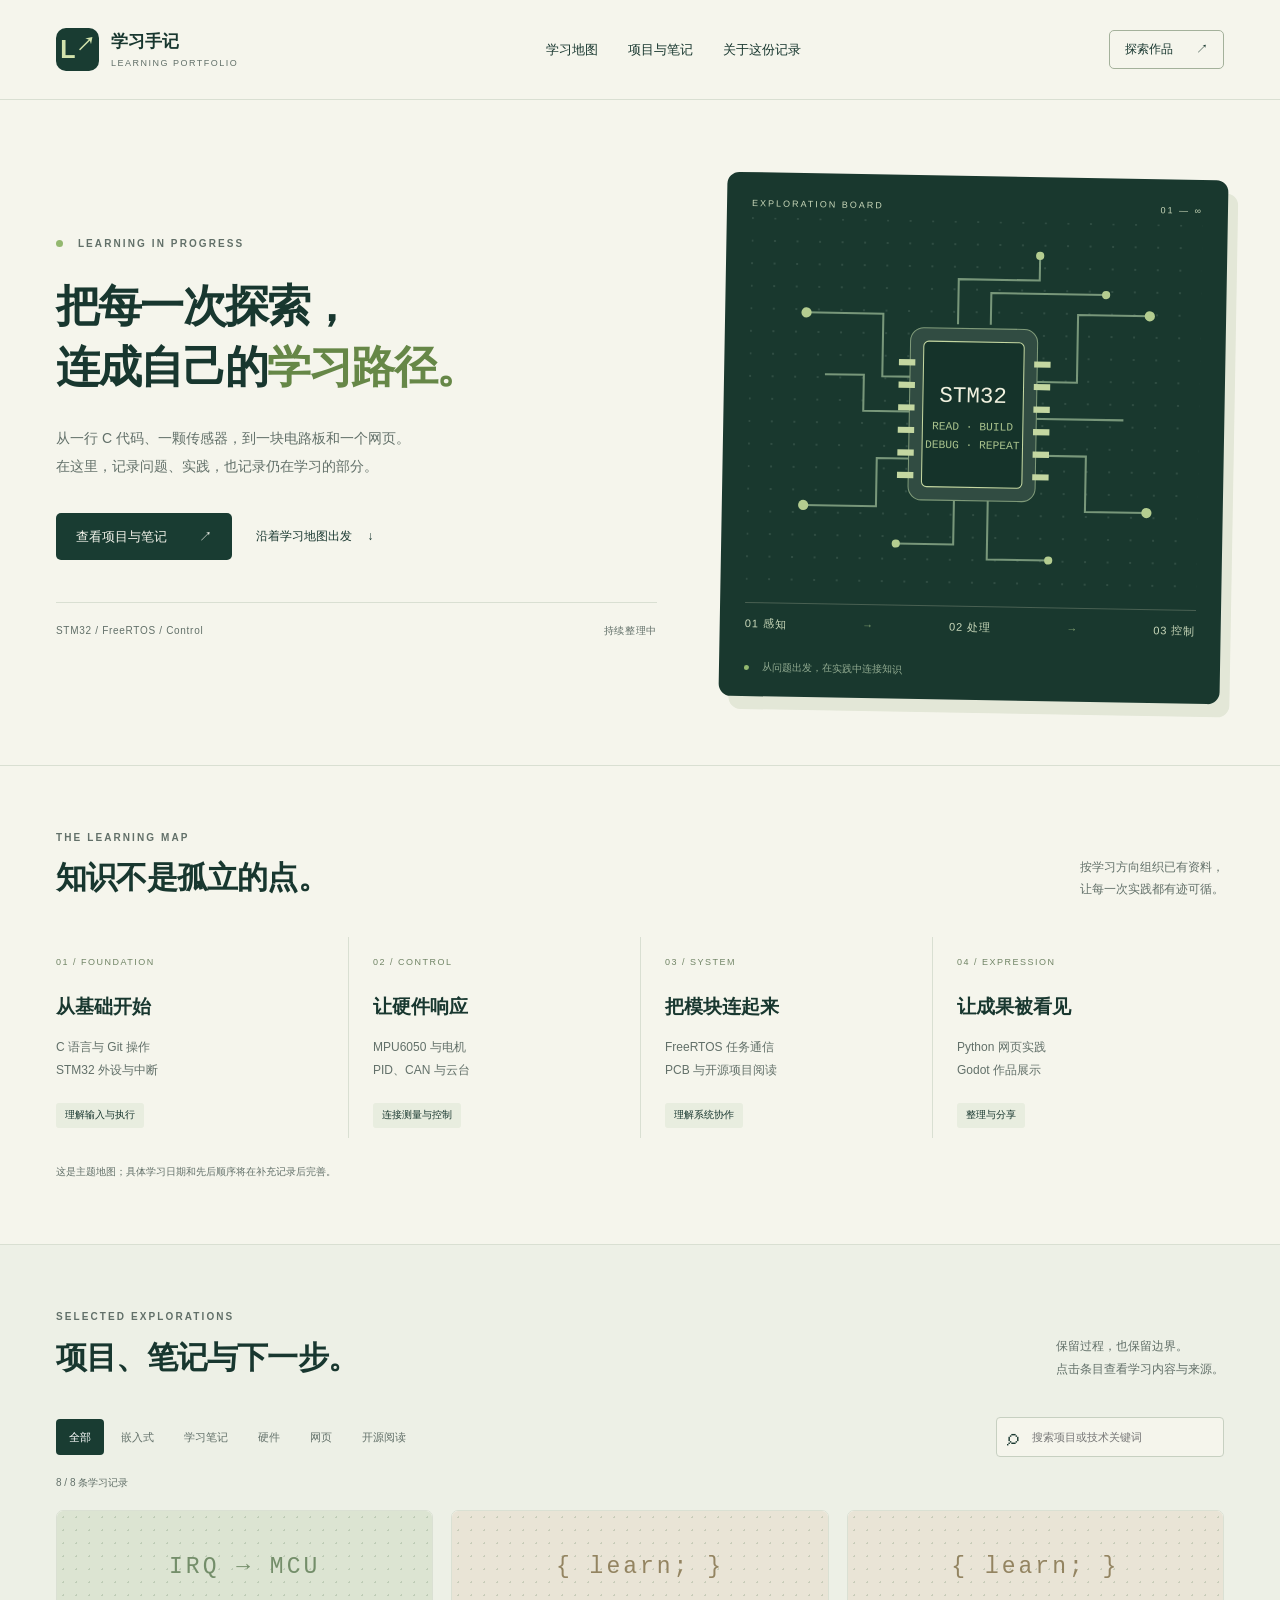
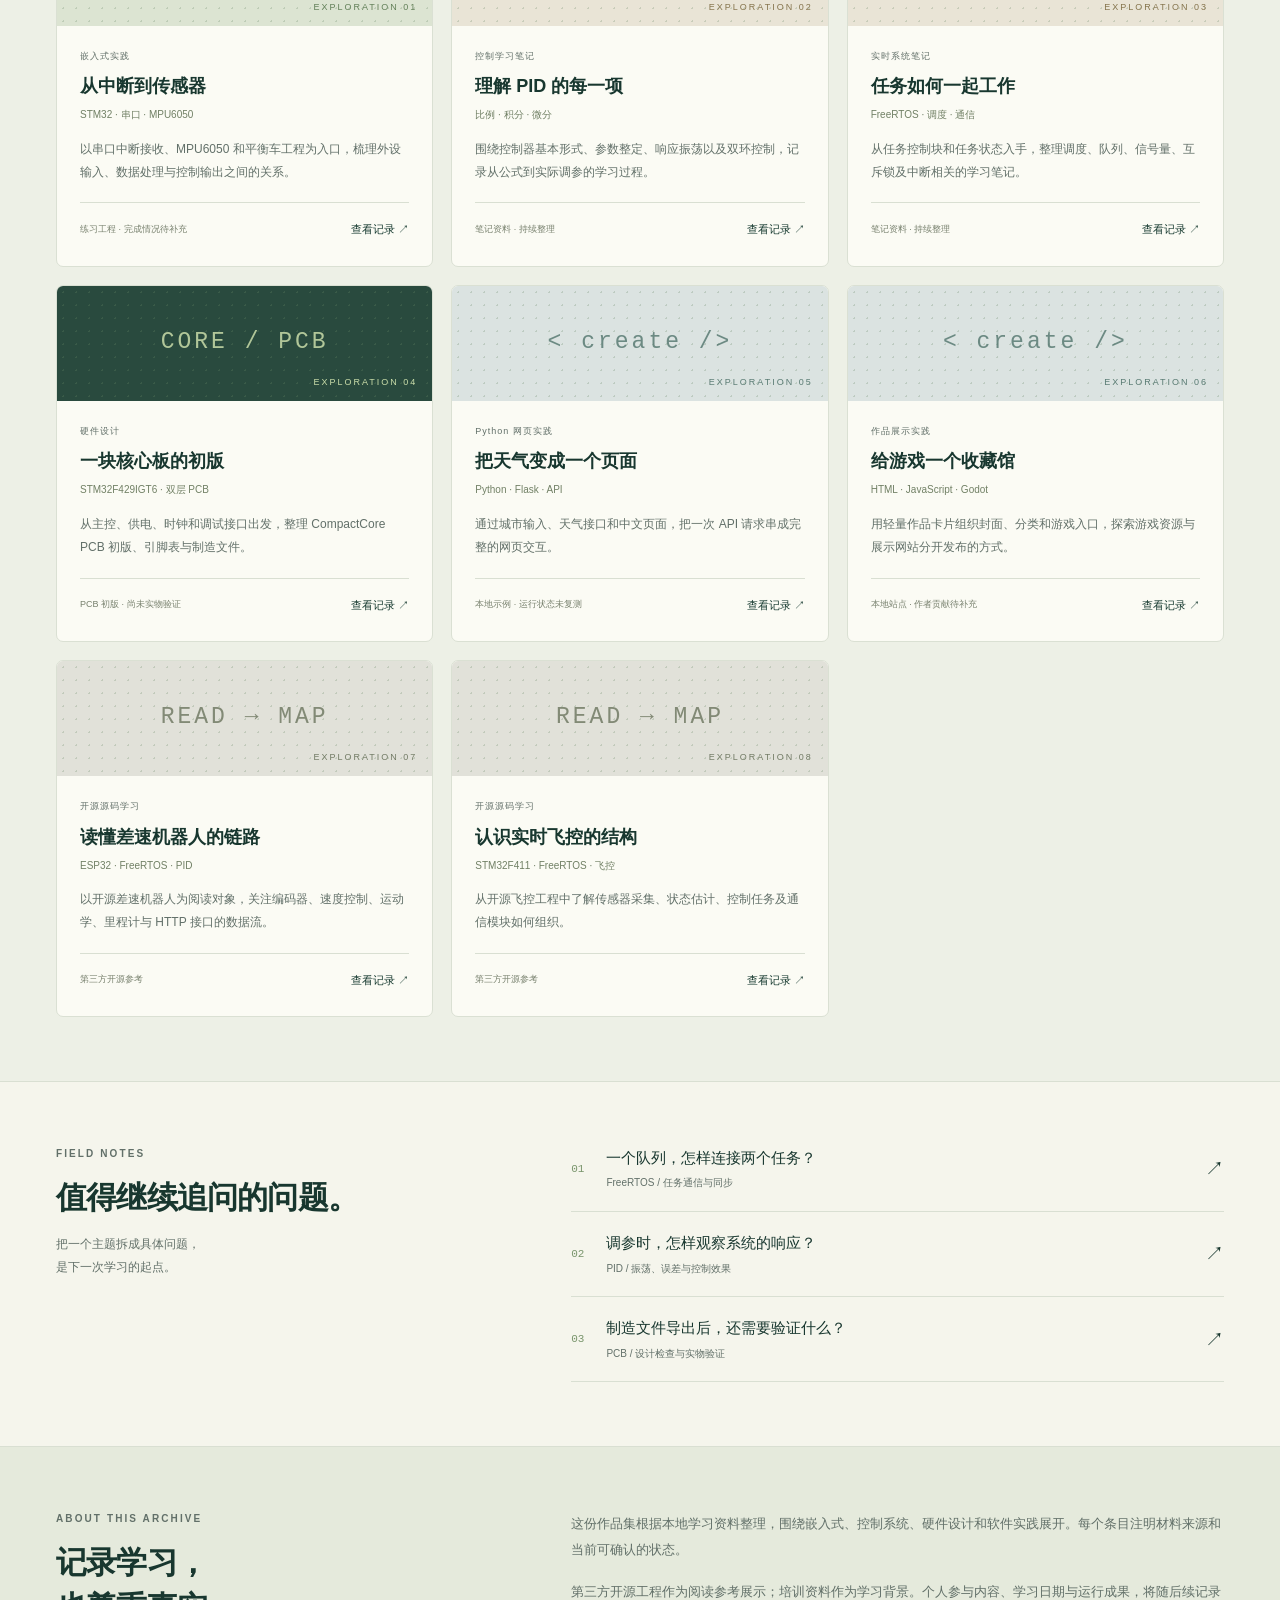
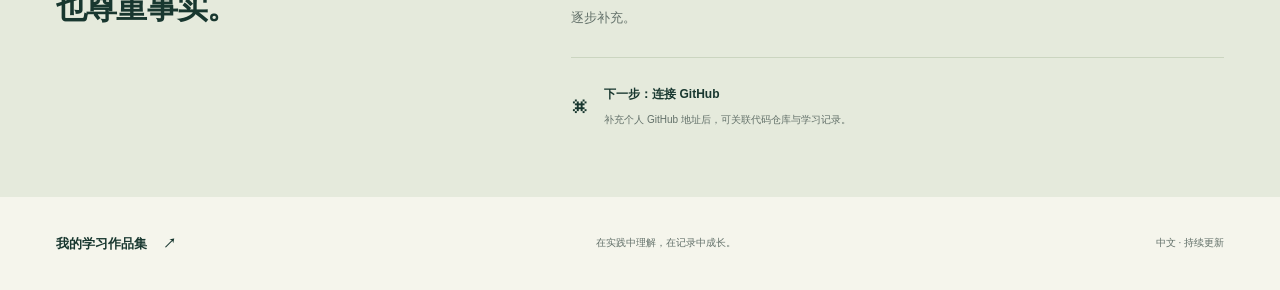
==== index.html @ 1d1ed2d1 "Add personal learning portfolio website" ====
<!doctype html>
<html lang="zh-CN"><head><meta charset="utf-8"><meta name="viewport" content="width=device-width,initial-scale=1"><meta name="description" content="一份围绕 STM32、FreeRTOS、控制系统、硬件与网页实践整理的个人学习作品集。"><meta name="theme-color" content="#102a26"><title>我的学习作品集｜Learning in progress</title><link rel="icon" href="favicon.svg" type="image/svg+xml"><link rel="stylesheet" href="style.css"><script defer src="projects.js"></script><script defer src="app.js"></script></head>
<body><a class="skip" href="#main">跳到主要内容</a><header><a class="brand" href="#"><span class="brand-mark">L<span>↗</span></span><span>学习手记<small>LEARNING PORTFOLIO</small></span></a><nav aria-label="主导航"><a href="#journey">学习地图</a><a href="#projects">项目与笔记</a><a href="#about">关于这份记录</a></nav><a class="nav-cta" href="#projects">探索作品 <span>↗</span></a></header>
<main id="main"><section class="hero"><div class="hero-copy"><p class="eyebrow"><span class="dot"></span> LEARNING IN PROGRESS</p><h1>把每一次探索，<br>连成自己的<span>学习路径。</span></h1><p class="hero-intro">从一行 C 代码、一颗传感器，到一块电路板和一个网页。<br>在这里，记录问题、实践，也记录仍在学习的部分。</p><div class="hero-actions"><a class="button primary" href="#projects">查看项目与笔记 <span>↗</span></a><a class="text-link" href="#journey">沿着学习地图出发 <span>↓</span></a></div><div class="hero-foot"><span>STM32 / FreeRTOS / Control</span><span>持续整理中</span></div></div>
<div class="hero-visual" aria-label="从感知到控制的学习链路示意"><div class="visual-top"><span>EXPLORATION BOARD</span><span>01 — ∞</span></div><svg class="board" viewBox="0 0 440 370" role="img" aria-label="传感器、微控制器与控制输出之间的连接示意"><defs><pattern id="grid" width="22" height="22" patternUnits="userSpaceOnUse"><circle cx="1" cy="1" r="1" fill="#526e61" opacity=".5"/></pattern></defs><rect width="440" height="370" fill="url(#grid)"/><g fill="none" stroke="#78977a" stroke-width="2"><path d="M55 92H130V153H168M55 280H126V233H168M272 156H320V90H390M272 228H330V282H390"/><path d="M203 101V57H282V33M235 101V70H347M202 271V316H146M235 271V330H295"/><path d="M74 152H112V187H168M272 192H366"/></g><g fill="#b4cd90"><circle cx="55" cy="92" r="5"/><circle cx="55" cy="280" r="5"/><circle cx="390" cy="90" r="5"/><circle cx="390" cy="282" r="5"/><circle cx="282" cy="33" r="4"/><circle cx="347" cy="70" r="4"/><circle cx="146" cy="316" r="4"/><circle cx="295" cy="330" r="4"/></g><rect x="157" y="105" width="124" height="168" rx="13" fill="#314c42" stroke="#7f9a79"/><rect x="170" y="118" width="98" height="142" rx="5" fill="#15332a" stroke="#c4d7a1"/><g fill="#c4d7a1"><path d="M146 136h16v6h-16zm0 22h16v6h-16zm0 22h16v6h-16zm0 22h16v6h-16zm0 22h16v6h-16zm0 22h16v6h-16zm132-110h16v6h-16zm0 22h16v6h-16zm0 22h16v6h-16zm0 22h16v6h-16zm0 22h16v6h-16zm0 22h16v6h-16z"/></g><text x="219" y="177" fill="#f0f1df" text-anchor="middle" font-size="22" font-family="monospace">STM32</text><text x="219" y="204" fill="#a9c28d" text-anchor="middle" font-size="11" font-family="monospace">READ · BUILD</text><text x="219" y="222" fill="#a9c28d" text-anchor="middle" font-size="11" font-family="monospace">DEBUG · REPEAT</text></svg><div class="board-caption"><span>01 感知</span><i>→</i><span>02 处理</span><i>→</i><span>03 控制</span></div><div class="visual-note"><span class="dot"></span> 从问题出发，在实践中连接知识</div></div></section>
<section class="journey section" id="journey"><div class="section-heading"><div><p class="eyebrow">THE LEARNING MAP</p><h2>知识不是孤立的点。</h2></div><p>按学习方向组织已有资料，<br>让每一次实践都有迹可循。</p></div><div class="map"><article><span class="step">01 / FOUNDATION</span><h3>从基础开始</h3><p>C 语言与 Git 操作<br>STM32 外设与中断</p><span class="map-tag">理解输入与执行</span></article><article><span class="step">02 / CONTROL</span><h3>让硬件响应</h3><p>MPU6050 与电机<br>PID、CAN 与云台</p><span class="map-tag">连接测量与控制</span></article><article><span class="step">03 / SYSTEM</span><h3>把模块连起来</h3><p>FreeRTOS 任务通信<br>PCB 与开源项目阅读</p><span class="map-tag">理解系统协作</span></article><article><span class="step">04 / EXPRESSION</span><h3>让成果被看见</h3><p>Python 网页实践<br>Godot 作品展示</p><span class="map-tag">整理与分享</span></article></div><p class="map-note">这是主题地图；具体学习日期和先后顺序将在补充记录后完善。</p></section>
<section class="projects section" id="projects"><div class="section-heading"><div><p class="eyebrow">SELECTED EXPLORATIONS</p><h2>项目、笔记与下一步。</h2></div><p>保留过程，也保留边界。<br>点击条目查看学习内容与来源。</p></div><div class="project-toolbar"><div class="filters" role="group" aria-label="按学习方向筛选"><button data-filter="all" aria-pressed="true">全部</button><button data-filter="embedded" aria-pressed="false">嵌入式</button><button data-filter="notes" aria-pressed="false">学习笔记</button><button data-filter="hardware" aria-pressed="false">硬件</button><button data-filter="web" aria-pressed="false">网页</button><button data-filter="reference" aria-pressed="false">开源阅读</button></div><label class="search"><span aria-hidden="true">⌕</span><input id="search" type="search" placeholder="搜索项目或技术关键词" aria-label="搜索项目或技术关键词"></label></div><p id="result-count" class="result-count" aria-live="polite"></p><div id="project-grid" class="project-grid"></div><p id="empty" class="empty" hidden>没有找到匹配的条目。试试其他关键词，或选择“全部”。</p><noscript><p>启用 JavaScript 后可浏览项目与筛选功能。本作品集包含 STM32、PID、FreeRTOS、PCB、Flask、Godot 与开源源码学习资料。</p></noscript></section>
<section class="notebook section"><div class="notebook-title"><p class="eyebrow">FIELD NOTES</p><h2>值得继续追问的问题。</h2><p>把一个主题拆成具体问题，<br>是下一次学习的起点。</p></div><div class="questions"><a href="#projects" data-topic="FreeRTOS"><span>01</span><div><h3>一个队列，怎样连接两个任务？</h3><p>FreeRTOS / 任务通信与同步</p></div><span>↗</span></a><a href="#projects" data-topic="PID"><span>02</span><div><h3>调参时，怎样观察系统的响应？</h3><p>PID / 振荡、误差与控制效果</p></div><span>↗</span></a><a href="#projects" data-topic="PCB"><span>03</span><div><h3>制造文件导出后，还需要验证什么？</h3><p>PCB / 设计检查与实物验证</p></div><span>↗</span></a></div></section>
<section class="about section" id="about"><div><p class="eyebrow">ABOUT THIS ARCHIVE</p><h2>记录学习，<br>也尊重事实。</h2></div><div class="about-copy"><p>这份作品集根据本地学习资料整理，围绕嵌入式、控制系统、硬件设计和软件实践展开。每个条目注明材料来源和当前可确认的状态。</p><p>第三方开源工程作为阅读参考展示；培训资料作为学习背景。个人参与内容、学习日期与运行成果，将随后续记录逐步补充。</p><div class="github-box"><span class="github-symbol" aria-hidden="true">⌘</span><div><strong>下一步：连接 GitHub</strong><p>补充个人 GitHub 地址后，可关联代码仓库与学习记录。</p></div></div></div></section></main>
<footer><a class="footer-brand" href="#">我的学习作品集 <span>↗</span></a><p>在实践中理解，在记录中成长。</p><span>中文 · 持续更新</span></footer>
<dialog id="project-dialog" aria-labelledby="dialog-title"><div class="dialog-top"><span id="dialog-label" class="eyebrow"></span><button id="close-dialog" aria-label="关闭详情">×</button></div><h2 id="dialog-title"></h2><p id="dialog-subtitle"></p><p id="dialog-description"></p><h3>学习主题</h3><ul id="dialog-topics"></ul><div class="detail-note"><strong id="dialog-status"></strong><p id="dialog-detail"></p></div><dl><dt>材料来源</dt><dd id="dialog-origin"></dd><dt>对应资料目录</dt><dd id="dialog-evidence"></dd></dl><a id="dialog-source" class="button primary" target="_blank" rel="noopener noreferrer" hidden>查看原作者仓库 ↗</a></dialog></body></html>
---- style.css ----
:root{--ink:#18372f;--muted:#627069;--paper:#f5f5ec;--line:#d9dfd2;--green:#193c32;--lime:#d2e3ad}*{box-sizing:border-box}html{scroll-behavior:smooth;scroll-padding-top:24px}body{margin:0;background:var(--paper);color:var(--ink);font-family:Inter,'Segoe UI','Microsoft YaHei',sans-serif;line-height:1.65}a{color:inherit;text-decoration:none}button,input{font:inherit}button,a,input{ -webkit-tap-highlight-color:transparent}button{cursor:pointer}a:focus-visible,button:focus-visible,input:focus-visible{outline:3px solid #659760;outline-offset:4px}::selection{background:var(--lime)}.skip{position:fixed;top:-100px;left:16px;z-index:9;padding:12px;background:white}.skip:focus{top:12px}header,main,footer{max-width:1360px;margin:auto}header{display:flex;align-items:center;justify-content:space-between;padding:28px 56px;border-bottom:1px solid var(--line);gap:30px}.brand{display:flex;align-items:center;gap:12px;font-size:17px;font-weight:700}.brand-mark{background:var(--green);color:var(--lime);width:43px;height:43px;border-radius:10px;display:flex;align-items:center;justify-content:center;font-size:25px}.brand-mark span{font-size:19px;margin-top:-10px}small{display:block;font-size:9px;letter-spacing:1.5px;font-weight:500;color:var(--muted)}nav{display:flex;gap:30px;font-size:13px}nav a:hover,.text-link:hover{color:#568143}.nav-cta{font-size:12px;border:1px solid #a4b19b;padding:9px 15px;border-radius:5px}.nav-cta span{padding-left:20px}.hero{display:grid;grid-template-columns:1.2fr 1fr;gap:66px;padding:76px 56px 65px;align-items:center}.eyebrow{font-size:10px;font-weight:650;letter-spacing:2.1px;margin:0 0 24px;color:var(--muted)}.dot{display:inline-block;width:7px;height:7px;background:#93b86f;border-radius:50%;margin-right:10px}.hero h1{font-size:clamp(32px,3.4vw,49px);line-height:1.4;letter-spacing:-1.8px;margin:0 0 26px;font-weight:650}.hero h1 span{color:#668747}.hero-intro{font-size:14px;color:var(--muted);line-height:2}.hero-actions{display:flex;align-items:center;gap:24px;margin-top:33px}.button{display:inline-flex;justify-content:center;align-items:center;gap:32px;border-radius:5px;padding:13px 20px;font-size:13px;border:0}.primary{background:var(--green);color:var(--paper)}.primary:hover{background:#2c5546}.text-link{font-size:12px}.text-link span{margin-left:12px}.hero-foot{border-top:1px solid var(--line);padding-top:20px;margin-top:42px;display:flex;justify-content:space-between;font-size:10px;color:var(--muted);letter-spacing:.7px}.hero-visual{background:#19382e;border-radius:12px;color:#c8d7b9;padding:24px 25px 20px;transform:rotate(1deg);box-shadow:10px 13px 0 #e3e7d7}.visual-top{display:flex;justify-content:space-between;font-size:9px;letter-spacing:2px}.board{width:100%;display:block;margin:6px 0}.board-caption{display:flex;align-items:center;justify-content:space-between;font-size:11px;letter-spacing:1px;padding:11px 0;border-top:1px solid #496052}.board-caption i{font-style:normal;color:#819f70}.visual-note{font-size:10px;color:#92ab91;padding-top:16px}.visual-note .dot{width:5px;height:5px}.section{padding:64px 56px;border-top:1px solid var(--line);scroll-margin-top:20px}.section-heading{display:flex;align-items:end;justify-content:space-between;gap:25px;margin-bottom:36px}.section-heading .eyebrow{margin-bottom:10px}h2{font-size:31px;letter-spacing:-.8px;line-height:1.45;margin:0;font-weight:600}.section-heading>p{font-size:12px;color:var(--muted);margin:0;line-height:1.9}.map{display:grid;grid-template-columns:repeat(4,1fr);gap:0}.map article{padding:10px 24px;border-left:1px solid var(--line)}.map article:first-child{padding-left:0;border-left:0}.step{font-size:9px;letter-spacing:1.5px;color:#718566}.map h3{font-size:19px;margin:18px 0 13px;font-weight:600}.map p{font-size:12px;color:var(--muted);line-height:1.9}.map-tag{font-size:10px;display:inline-block;padding:4px 9px;background:#e8eddf;border-radius:3px;margin-top:10px}.map-note{font-size:10px;color:var(--muted);margin:26px 0 0}.projects{background:#edf0e6}.project-toolbar{display:flex;justify-content:space-between;align-items:center;gap:20px}.filters{display:flex;gap:4px;flex-wrap:wrap}.filters button{font-size:11px;border:0;background:transparent;color:var(--muted);padding:9px 13px;border-radius:4px}.filters button[aria-pressed=true]{color:white;background:var(--green)}.filters button:hover{background:#dfe6d5}.filters button[aria-pressed=true]:hover{background:#2c5546}.search{display:flex;align-items:center;gap:9px;border:1px solid #c7d0c1;border-radius:4px;background:var(--paper);padding:6px 10px}.search>span{font-size:23px;line-height:1}.search input{width:185px;background:transparent;border:0;font-size:11px;padding:4px;color:var(--ink);min-width:0}.result-count{font-size:10px;color:var(--muted);margin:18px 0}.project-grid{display:grid;grid-template-columns:repeat(3,1fr);gap:18px}.project-card{display:flex;flex-direction:column;background:#fbfbf4;border:1px solid #dae0d3;border-radius:7px;overflow:hidden;transition:transform .2s,box-shadow .2s}.project-card:hover{transform:translateY(-4px);box-shadow:0 9px 24px #26392912}.card-art{height:115px;position:relative;display:flex;align-items:center;justify-content:center;background:#dce4d2;color:#638059;overflow:hidden}.card-art::before{content:'';position:absolute;inset:0;background-image:radial-gradient(#69886542 1px,transparent 1px);background-size:13px 13px}.card-art .art-code{position:relative;font-family:Consolas,monospace;letter-spacing:3px;font-size:23px;opacity:.85}.card-art .art-number{position:absolute;bottom:11px;right:15px;font-size:9px;letter-spacing:2px}.art-notes{background:#e9e4d6;color:#85744d}.art-hardware{background:#294a3e;color:#c9dca9}.art-web{background:#dbe3e1;color:#597b73}.art-reference{background:#e1e1d9;color:#727b65}.card-content{padding:23px;flex:1;display:flex;flex-direction:column}.card-label{font-size:9px;letter-spacing:1px;color:var(--muted);margin:0 0 10px}.card-content h3{font-size:18px;line-height:1.5;margin:0 0 7px;font-weight:600}.card-subtitle{font-size:10px;color:#718065;margin:0 0 14px}.card-description{font-size:12px;color:var(--muted);margin:0 0 19px;line-height:1.9;flex:1}.card-bottom{border-top:1px solid var(--line);padding-top:13px;display:flex;align-items:center;justify-content:space-between;gap:8px}.card-status{font-size:9px;color:#78816e}.card-button{border:0;color:var(--green);background:transparent;padding:4px 0;font-size:11px;white-space:nowrap}.card-button:hover{text-decoration:underline}.empty{padding:45px;text-align:center;color:var(--muted);font-size:13px}.notebook{display:grid;grid-template-columns:.8fr 1.2fr;gap:80px}.notebook-title .eyebrow{margin-bottom:14px}.notebook-title>p:last-child{color:var(--muted);font-size:12px;line-height:1.9}.questions a{display:flex;align-items:center;gap:22px;padding:19px 0;border-bottom:1px solid var(--line)}.questions a:first-child{padding-top:0}.questions a>span:first-child{font-family:Consolas,monospace;font-size:11px;color:#79956c}.questions a>span:last-child{margin-left:auto;font-size:19px}.questions h3{font-size:15px;font-weight:500;margin:0 0 5px}.questions p{font-size:10px;color:var(--muted);margin:0}.questions a:hover h3{color:#68854d}.about{display:grid;grid-template-columns:.8fr 1.2fr;gap:80px;background:#e5eadc}.about .eyebrow{margin-bottom:13px}.about-copy>p{font-size:13px;color:var(--muted);line-height:2;margin:0 0 16px}.github-box{display:flex;gap:17px;align-items:center;border-top:1px solid #cbd5c0;padding-top:22px;margin-top:26px}.github-symbol{font-size:31px;font-family:monospace}.github-box strong{font-size:12px;font-weight:600}.github-box p{font-size:10px;margin:5px 0;color:var(--muted)}footer{display:flex;justify-content:space-between;align-items:center;padding:28px 56px;gap:20px}.footer-brand{font-size:13px;font-weight:600}.footer-brand span{margin-left:12px}footer p,footer>span{font-size:10px;color:var(--muted)}dialog{max-width:620px;width:calc(100% - 32px);max-height:88vh;background:var(--paper);color:var(--ink);border:1px solid var(--line);border-radius:12px;padding:30px;box-shadow:0 24px 80px #0003}dialog::backdrop{background:#0c231cb3;backdrop-filter:blur(4px)}.dialog-top{display:flex;align-items:center;justify-content:space-between}.dialog-top .eyebrow{margin:0}.dialog-top button{font-size:28px;border:0;background:transparent;color:var(--ink);padding:0 8px}dialog h2{font-size:26px;margin:12px 0}#dialog-subtitle{font-size:12px;color:var(--muted)}#dialog-description,#dialog-detail{font-size:13px;line-height:1.9}dialog h3{font-size:13px;margin-top:24px}dialog ul{padding-left:20px;font-size:12px;line-height:2}.detail-note{background:#e6ecdc;border-left:3px solid #91a776;padding:16px 18px;margin:22px 0}.detail-note strong{font-size:12px}.detail-note p{margin:8px 0 0}dialog dl{font-size:11px;color:var(--muted);display:grid;grid-template-columns:100px 1fr;gap:10px}dialog dd{margin:0;overflow-wrap:anywhere}#dialog-source{margin-top:15px}[hidden]{display:none!important}@media(min-width:1600px){body{padding:0 40px}header,main,footer{border-left:1px solid var(--line);border-right:1px solid var(--line)}}@media(max-width:1050px){header{padding:22px 30px}.hero{padding:55px 30px;gap:30px}.hero h1{font-size:36px}.section{padding:48px 30px}.hero-actions{gap:15px;flex-wrap:wrap}.project-toolbar{align-items:flex-start;flex-direction:column}.project-grid{grid-template-columns:repeat(2,1fr)}.notebook,.about{gap:35px}footer{padding:26px 30px}.map article{padding:8px 15px}}@media(max-width:680px){header{padding:18px 20px;gap:10px}.brand{font-size:14px}.brand-mark{width:35px;height:35px;font-size:21px}.brand small{font-size:7px}nav{display:none}.nav-cta{padding:7px 10px;font-size:10px}.nav-cta span{padding-left:8px}.hero{grid-template-columns:1fr;padding:42px 20px;gap:38px}.hero h1{font-size:35px;letter-spacing:-1px}.hero-intro{font-size:12px}.hero-intro br{display:none}.hero-foot{margin-top:26px}.hero-visual{max-width:420px;width:100%;margin:auto;padding:18px 20px}.board{max-height:300px}.section{padding:40px 20px}.section-heading{display:block;margin-bottom:26px}.section-heading>p{margin-top:14px}.section-heading>p br{display:none}h2{font-size:26px}.map{grid-template-columns:repeat(2,1fr);gap:25px 12px}.map article,.map article:first-child{padding:0 10px;border-left:2px solid #ccd8bd}.map h3{font-size:17px;margin:12px 0}.map p{font-size:11px}.step{font-size:8px}.project-grid{grid-template-columns:1fr}.card-art{height:112px}.filters{gap:2px}.filters button{padding:8px 10px;font-size:10px}.search{width:100%}.search input{width:100%}.project-toolbar{gap:13px}.notebook,.about{grid-template-columns:1fr;gap:24px}.questions h3{font-size:13px}.questions a{gap:14px}.notebook-title>p:last-child br{display:none}footer{padding:25px 20px;flex-wrap:wrap}footer p{order:3;width:100%;margin:0}dialog{padding:22px}dialog dl{grid-template-columns:82px 1fr}}@media(prefers-reduced-motion:reduce){html{scroll-behavior:auto}.project-card{transition:none}}
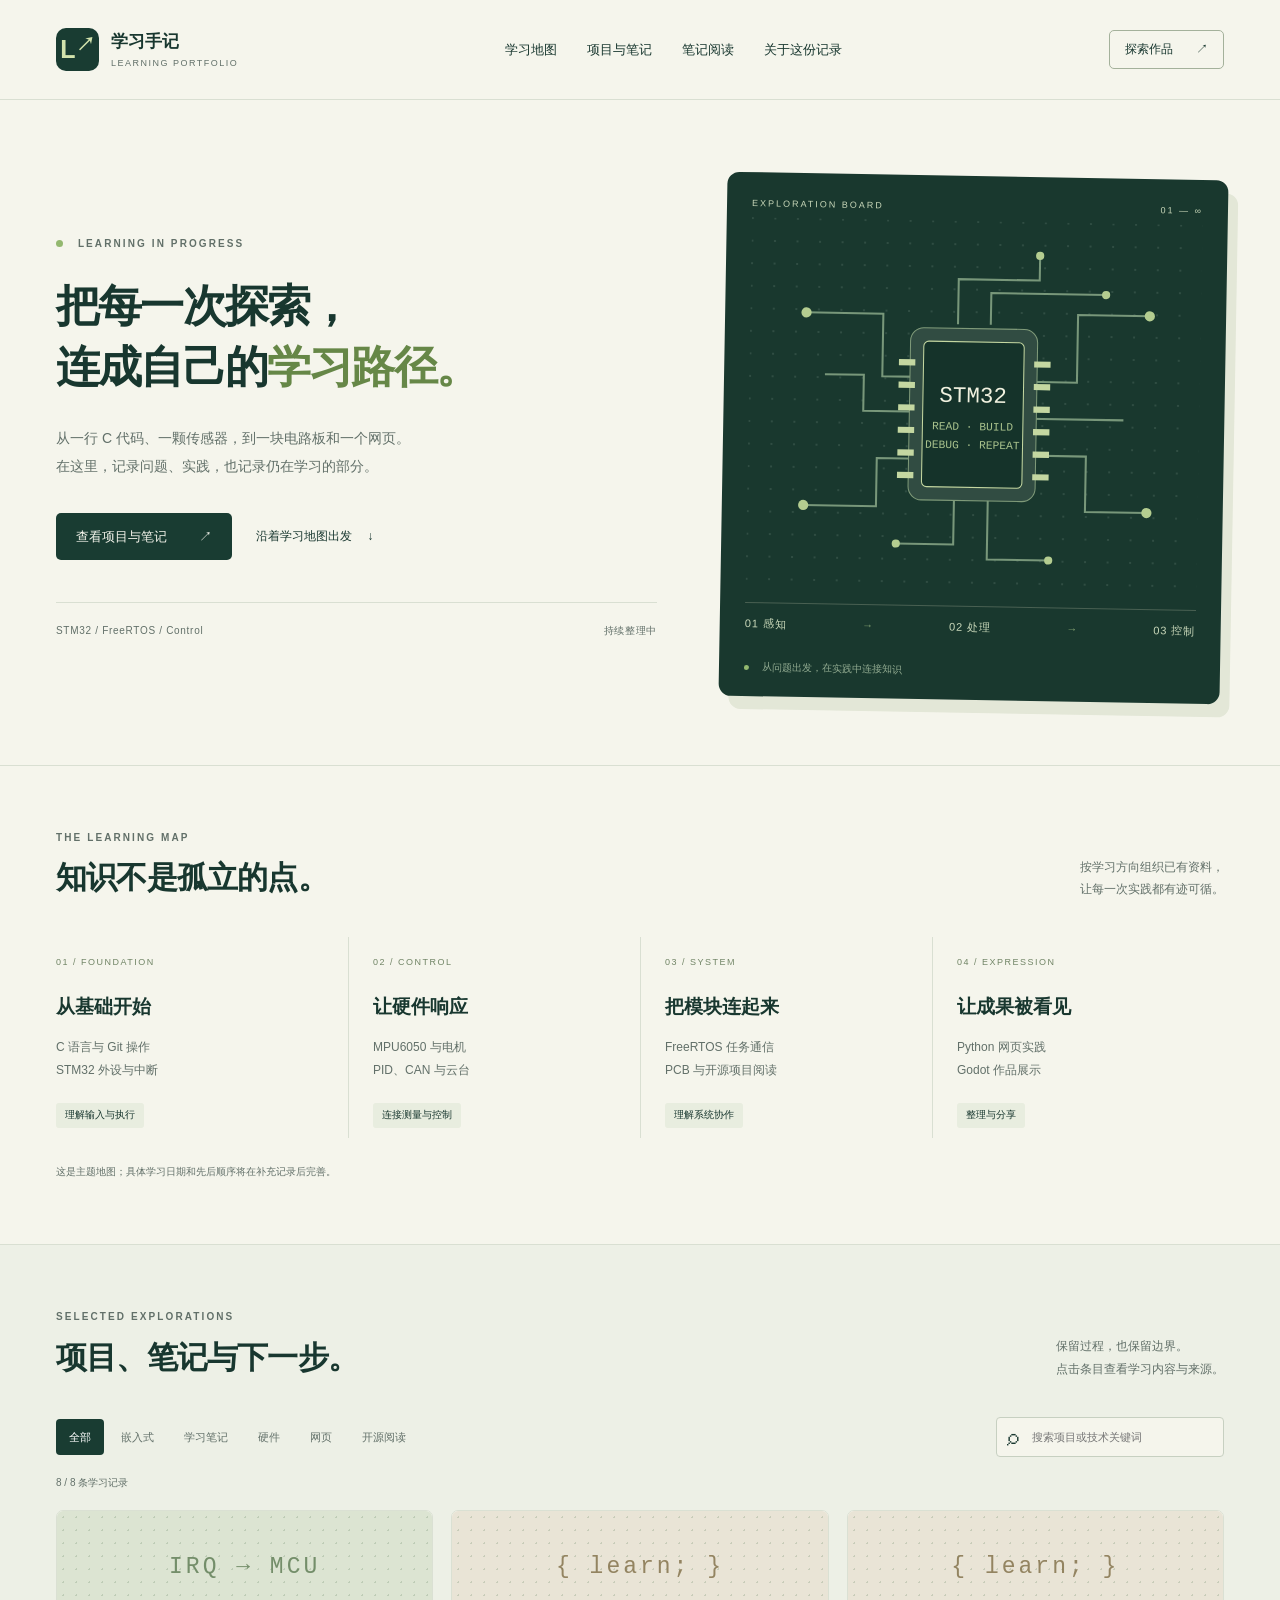
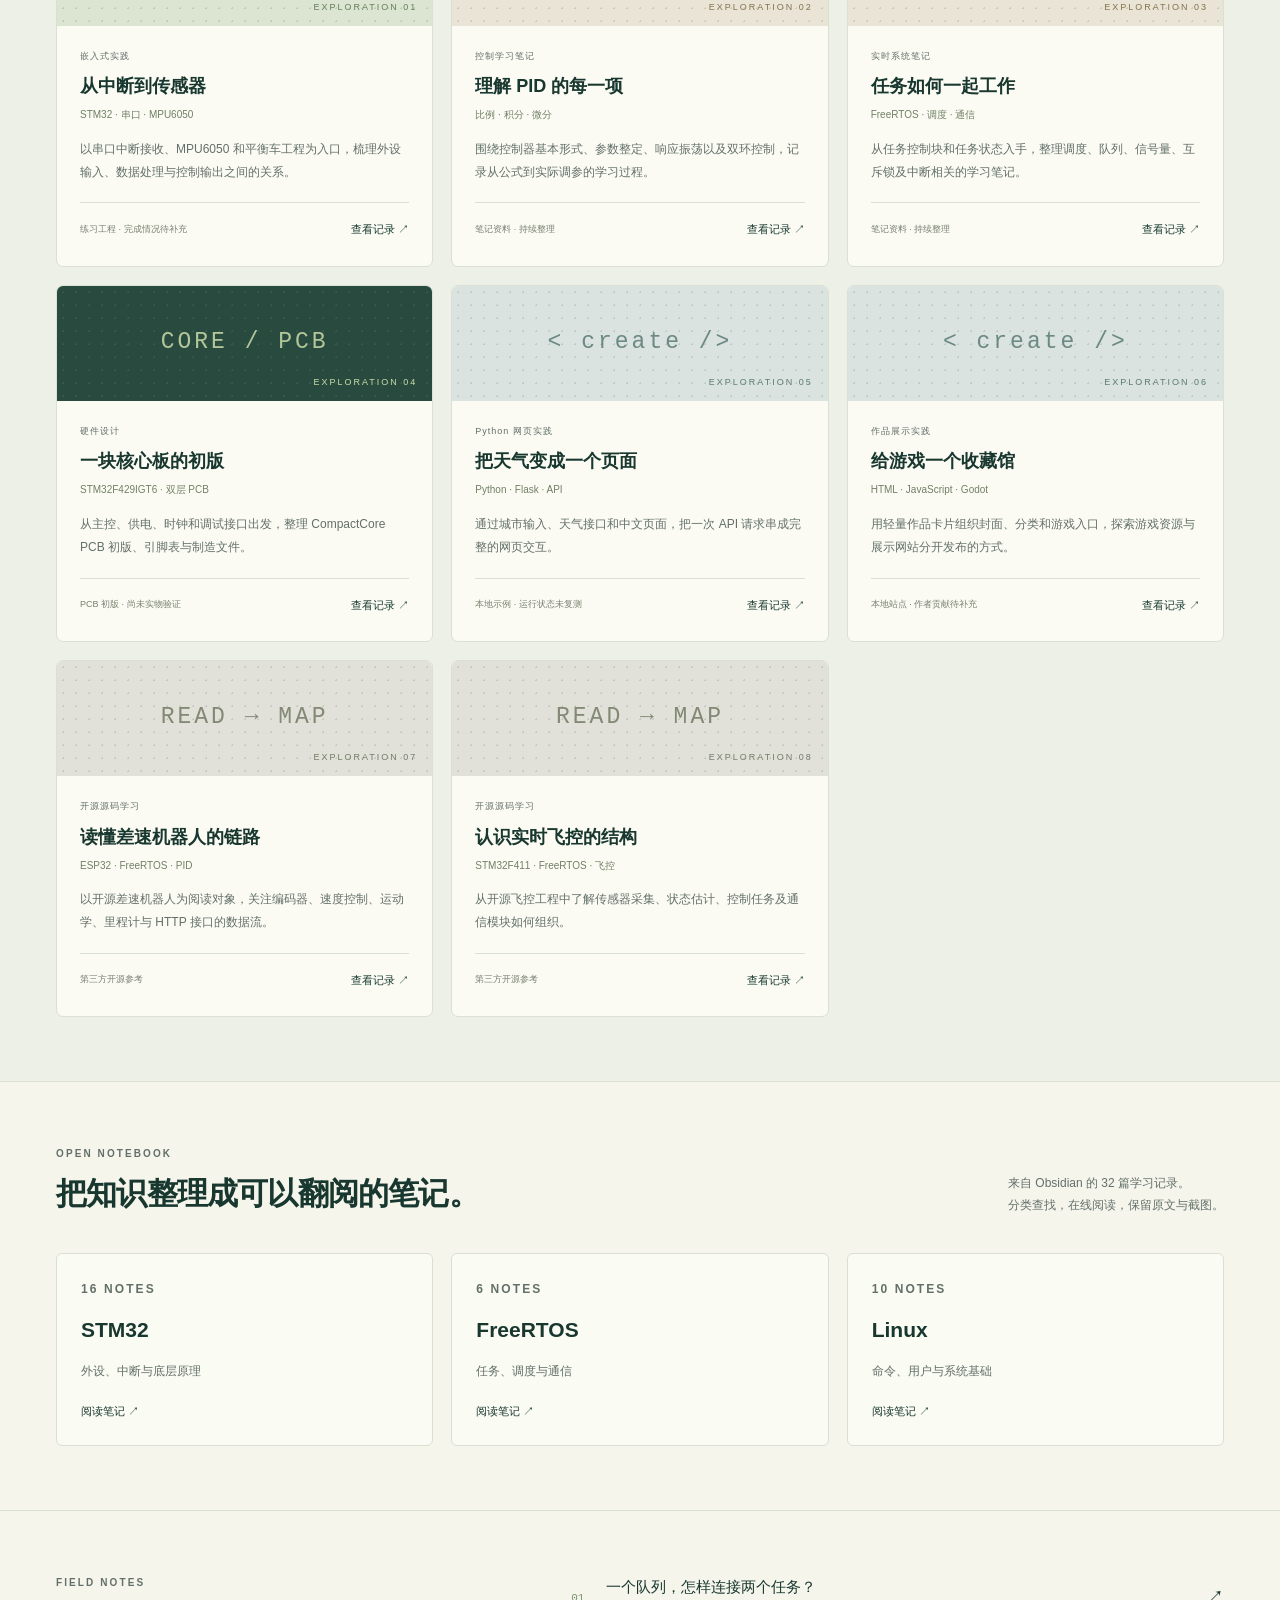
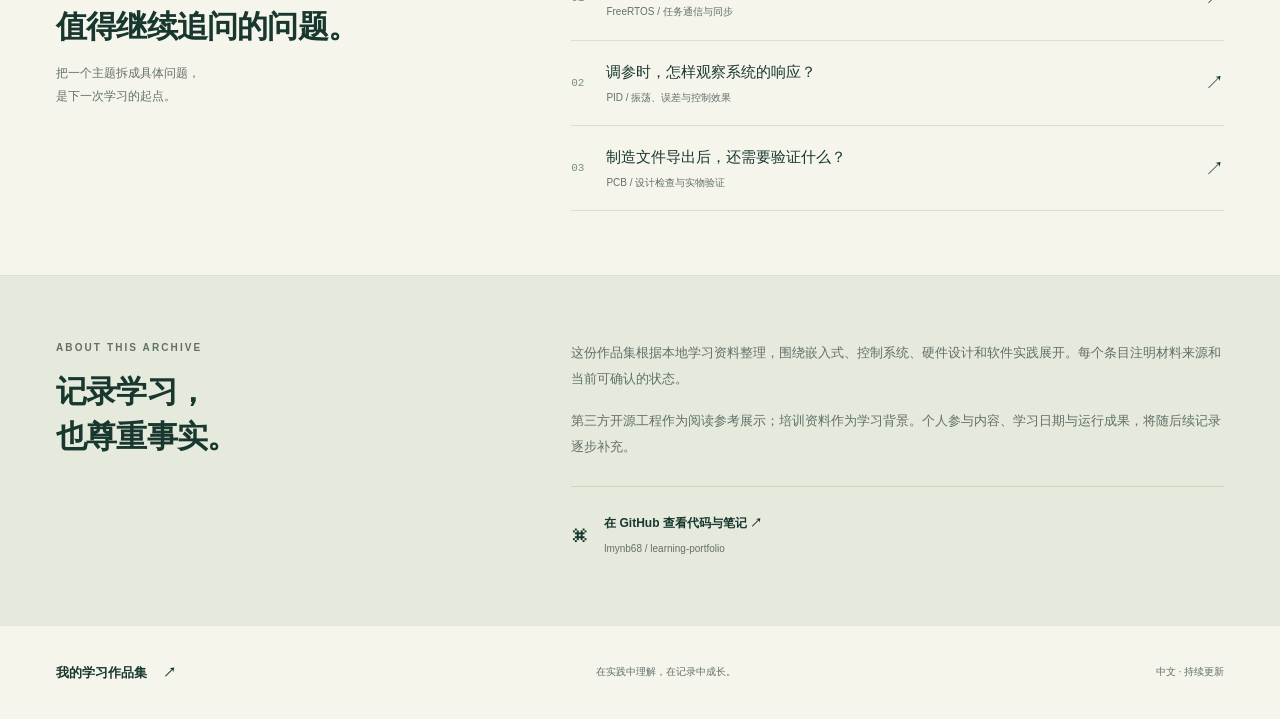
==== commit 81e25852: "Add Obsidian notebook reader with STM32 FreeRTOS and Linux notes" ====
--- a/index.html
+++ b/index.html
@@ -1,11 +1,11 @@
 <!doctype html>
-<html lang="zh-CN"><head><meta charset="utf-8"><meta name="viewport" content="width=device-width,initial-scale=1"><meta name="description" content="一份围绕 STM32、FreeRTOS、控制系统、硬件与网页实践整理的个人学习作品集。"><meta name="theme-color" content="#102a26"><title>我的学习作品集｜Learning in progress</title><link rel="icon" href="favicon.svg" type="image/svg+xml"><link rel="stylesheet" href="style.css"><script defer src="projects.js"></script><script defer src="app.js"></script></head>
-<body><a class="skip" href="#main">跳到主要内容</a><header><a class="brand" href="#"><span class="brand-mark">L<span>↗</span></span><span>学习手记<small>LEARNING PORTFOLIO</small></span></a><nav aria-label="主导航"><a href="#journey">学习地图</a><a href="#projects">项目与笔记</a><a href="#about">关于这份记录</a></nav><a class="nav-cta" href="#projects">探索作品 <span>↗</span></a></header>
+<html lang="zh-CN"><head><meta charset="utf-8"><meta name="viewport" content="width=device-width,initial-scale=1"><meta name="description" content="一份围绕 STM32、FreeRTOS、控制系统、硬件与网页实践整理的个人学习作品集。"><meta name="theme-color" content="#102a26"><title>我的学习作品集｜Learning in progress</title><link rel="icon" href="favicon.svg" type="image/svg+xml"><link rel="stylesheet" href="style.css"><link rel="stylesheet" href="notes.css"><script defer src="projects.js"></script><script defer src="app.js"></script></head>
+<body><a class="skip" href="#main">跳到主要内容</a><header><a class="brand" href="#"><span class="brand-mark">L<span>↗</span></span><span>学习手记<small>LEARNING PORTFOLIO</small></span></a><nav aria-label="主导航"><a href="#journey">学习地图</a><a href="#projects">项目与笔记</a><a href="notes.html">笔记阅读</a><a href="#about">关于这份记录</a></nav><a class="nav-cta" href="#projects">探索作品 <span>↗</span></a></header>
 <main id="main"><section class="hero"><div class="hero-copy"><p class="eyebrow"><span class="dot"></span> LEARNING IN PROGRESS</p><h1>把每一次探索，<br>连成自己的<span>学习路径。</span></h1><p class="hero-intro">从一行 C 代码、一颗传感器，到一块电路板和一个网页。<br>在这里，记录问题、实践，也记录仍在学习的部分。</p><div class="hero-actions"><a class="button primary" href="#projects">查看项目与笔记 <span>↗</span></a><a class="text-link" href="#journey">沿着学习地图出发 <span>↓</span></a></div><div class="hero-foot"><span>STM32 / FreeRTOS / Control</span><span>持续整理中</span></div></div>
 <div class="hero-visual" aria-label="从感知到控制的学习链路示意"><div class="visual-top"><span>EXPLORATION BOARD</span><span>01 — ∞</span></div><svg class="board" viewBox="0 0 440 370" role="img" aria-label="传感器、微控制器与控制输出之间的连接示意"><defs><pattern id="grid" width="22" height="22" patternUnits="userSpaceOnUse"><circle cx="1" cy="1" r="1" fill="#526e61" opacity=".5"/></pattern></defs><rect width="440" height="370" fill="url(#grid)"/><g fill="none" stroke="#78977a" stroke-width="2"><path d="M55 92H130V153H168M55 280H126V233H168M272 156H320V90H390M272 228H330V282H390"/><path d="M203 101V57H282V33M235 101V70H347M202 271V316H146M235 271V330H295"/><path d="M74 152H112V187H168M272 192H366"/></g><g fill="#b4cd90"><circle cx="55" cy="92" r="5"/><circle cx="55" cy="280" r="5"/><circle cx="390" cy="90" r="5"/><circle cx="390" cy="282" r="5"/><circle cx="282" cy="33" r="4"/><circle cx="347" cy="70" r="4"/><circle cx="146" cy="316" r="4"/><circle cx="295" cy="330" r="4"/></g><rect x="157" y="105" width="124" height="168" rx="13" fill="#314c42" stroke="#7f9a79"/><rect x="170" y="118" width="98" height="142" rx="5" fill="#15332a" stroke="#c4d7a1"/><g fill="#c4d7a1"><path d="M146 136h16v6h-16zm0 22h16v6h-16zm0 22h16v6h-16zm0 22h16v6h-16zm0 22h16v6h-16zm0 22h16v6h-16zm132-110h16v6h-16zm0 22h16v6h-16zm0 22h16v6h-16zm0 22h16v6h-16zm0 22h16v6h-16zm0 22h16v6h-16z"/></g><text x="219" y="177" fill="#f0f1df" text-anchor="middle" font-size="22" font-family="monospace">STM32</text><text x="219" y="204" fill="#a9c28d" text-anchor="middle" font-size="11" font-family="monospace">READ · BUILD</text><text x="219" y="222" fill="#a9c28d" text-anchor="middle" font-size="11" font-family="monospace">DEBUG · REPEAT</text></svg><div class="board-caption"><span>01 感知</span><i>→</i><span>02 处理</span><i>→</i><span>03 控制</span></div><div class="visual-note"><span class="dot"></span> 从问题出发，在实践中连接知识</div></div></section>
 <section class="journey section" id="journey"><div class="section-heading"><div><p class="eyebrow">THE LEARNING MAP</p><h2>知识不是孤立的点。</h2></div><p>按学习方向组织已有资料，<br>让每一次实践都有迹可循。</p></div><div class="map"><article><span class="step">01 / FOUNDATION</span><h3>从基础开始</h3><p>C 语言与 Git 操作<br>STM32 外设与中断</p><span class="map-tag">理解输入与执行</span></article><article><span class="step">02 / CONTROL</span><h3>让硬件响应</h3><p>MPU6050 与电机<br>PID、CAN 与云台</p><span class="map-tag">连接测量与控制</span></article><article><span class="step">03 / SYSTEM</span><h3>把模块连起来</h3><p>FreeRTOS 任务通信<br>PCB 与开源项目阅读</p><span class="map-tag">理解系统协作</span></article><article><span class="step">04 / EXPRESSION</span><h3>让成果被看见</h3><p>Python 网页实践<br>Godot 作品展示</p><span class="map-tag">整理与分享</span></article></div><p class="map-note">这是主题地图；具体学习日期和先后顺序将在补充记录后完善。</p></section>
 <section class="projects section" id="projects"><div class="section-heading"><div><p class="eyebrow">SELECTED EXPLORATIONS</p><h2>项目、笔记与下一步。</h2></div><p>保留过程，也保留边界。<br>点击条目查看学习内容与来源。</p></div><div class="project-toolbar"><div class="filters" role="group" aria-label="按学习方向筛选"><button data-filter="all" aria-pressed="true">全部</button><button data-filter="embedded" aria-pressed="false">嵌入式</button><button data-filter="notes" aria-pressed="false">学习笔记</button><button data-filter="hardware" aria-pressed="false">硬件</button><button data-filter="web" aria-pressed="false">网页</button><button data-filter="reference" aria-pressed="false">开源阅读</button></div><label class="search"><span aria-hidden="true">⌕</span><input id="search" type="search" placeholder="搜索项目或技术关键词" aria-label="搜索项目或技术关键词"></label></div><p id="result-count" class="result-count" aria-live="polite"></p><div id="project-grid" class="project-grid"></div><p id="empty" class="empty" hidden>没有找到匹配的条目。试试其他关键词，或选择“全部”。</p><noscript><p>启用 JavaScript 后可浏览项目与筛选功能。本作品集包含 STM32、PID、FreeRTOS、PCB、Flask、Godot 与开源源码学习资料。</p></noscript></section>
-<section class="notebook section"><div class="notebook-title"><p class="eyebrow">FIELD NOTES</p><h2>值得继续追问的问题。</h2><p>把一个主题拆成具体问题，<br>是下一次学习的起点。</p></div><div class="questions"><a href="#projects" data-topic="FreeRTOS"><span>01</span><div><h3>一个队列，怎样连接两个任务？</h3><p>FreeRTOS / 任务通信与同步</p></div><span>↗</span></a><a href="#projects" data-topic="PID"><span>02</span><div><h3>调参时，怎样观察系统的响应？</h3><p>PID / 振荡、误差与控制效果</p></div><span>↗</span></a><a href="#projects" data-topic="PCB"><span>03</span><div><h3>制造文件导出后，还需要验证什么？</h3><p>PCB / 设计检查与实物验证</p></div><span>↗</span></a></div></section>
-<section class="about section" id="about"><div><p class="eyebrow">ABOUT THIS ARCHIVE</p><h2>记录学习，<br>也尊重事实。</h2></div><div class="about-copy"><p>这份作品集根据本地学习资料整理，围绕嵌入式、控制系统、硬件设计和软件实践展开。每个条目注明材料来源和当前可确认的状态。</p><p>第三方开源工程作为阅读参考展示；培训资料作为学习背景。个人参与内容、学习日期与运行成果，将随后续记录逐步补充。</p><div class="github-box"><span class="github-symbol" aria-hidden="true">⌘</span><div><strong>下一步：连接 GitHub</strong><p>补充个人 GitHub 地址后，可关联代码仓库与学习记录。</p></div></div></div></section></main>
+<section class="section" id="study-notes"><div class="section-heading"><div><p class="eyebrow">OPEN NOTEBOOK</p><h2>把知识整理成可以翻阅的笔记。</h2></div><p>来自 Obsidian 的 32 篇学习记录。<br>分类查找，在线阅读，保留原文与截图。</p></div><div class="notes-entry-grid"><a class="notes-entry" href="notes.html?category=STM32"><p class="eyebrow">16 NOTES</p><h3>STM32</h3><p>外设、中断与底层原理</p><span>阅读笔记 ↗</span></a><a class="notes-entry" href="notes.html?category=FreeRTOS"><p class="eyebrow">6 NOTES</p><h3>FreeRTOS</h3><p>任务、调度与通信</p><span>阅读笔记 ↗</span></a><a class="notes-entry" href="notes.html?category=Linux"><p class="eyebrow">10 NOTES</p><h3>Linux</h3><p>命令、用户与系统基础</p><span>阅读笔记 ↗</span></a></div></section><section class="notebook section"><div class="notebook-title"><p class="eyebrow">FIELD NOTES</p><h2>值得继续追问的问题。</h2><p>把一个主题拆成具体问题，<br>是下一次学习的起点。</p></div><div class="questions"><a href="#projects" data-topic="FreeRTOS"><span>01</span><div><h3>一个队列，怎样连接两个任务？</h3><p>FreeRTOS / 任务通信与同步</p></div><span>↗</span></a><a href="#projects" data-topic="PID"><span>02</span><div><h3>调参时，怎样观察系统的响应？</h3><p>PID / 振荡、误差与控制效果</p></div><span>↗</span></a><a href="#projects" data-topic="PCB"><span>03</span><div><h3>制造文件导出后，还需要验证什么？</h3><p>PCB / 设计检查与实物验证</p></div><span>↗</span></a></div></section>
+<section class="about section" id="about"><div><p class="eyebrow">ABOUT THIS ARCHIVE</p><h2>记录学习，<br>也尊重事实。</h2></div><div class="about-copy"><p>这份作品集根据本地学习资料整理，围绕嵌入式、控制系统、硬件设计和软件实践展开。每个条目注明材料来源和当前可确认的状态。</p><p>第三方开源工程作为阅读参考展示；培训资料作为学习背景。个人参与内容、学习日期与运行成果，将随后续记录逐步补充。</p><a class="github-box" href="https://github.com/lmynb68/learning-portfolio" target="_blank" rel="noopener noreferrer"><span class="github-symbol" aria-hidden="true">⌘</span><div><strong>在 GitHub 查看代码与笔记 ↗</strong><p>lmynb68 / learning-portfolio</p></div></a></div></section></main>
 <footer><a class="footer-brand" href="#">我的学习作品集 <span>↗</span></a><p>在实践中理解，在记录中成长。</p><span>中文 · 持续更新</span></footer>
 <dialog id="project-dialog" aria-labelledby="dialog-title"><div class="dialog-top"><span id="dialog-label" class="eyebrow"></span><button id="close-dialog" aria-label="关闭详情">×</button></div><h2 id="dialog-title"></h2><p id="dialog-subtitle"></p><p id="dialog-description"></p><h3>学习主题</h3><ul id="dialog-topics"></ul><div class="detail-note"><strong id="dialog-status"></strong><p id="dialog-detail"></p></div><dl><dt>材料来源</dt><dd id="dialog-origin"></dd><dt>对应资料目录</dt><dd id="dialog-evidence"></dd></dl><a id="dialog-source" class="button primary" target="_blank" rel="noopener noreferrer" hidden>查看原作者仓库 ↗</a></dialog></body></html>
--- a/notes.css
+++ b/notes.css
@@ -0,0 +1 @@
+.notes-hero{padding:48px 56px 35px;border-bottom:1px solid var(--line)}.notes-hero .eyebrow{margin-bottom:12px}.notes-hero h1{font-size:34px;line-height:1.4;letter-spacing:-1px;margin:0 0 14px;font-weight:600}.notes-hero>p{font-size:12px;color:var(--muted)}.notes-hero .notes-disclaimer{font-size:11px;margin-bottom:0}.reading-layout{display:grid;grid-template-columns:290px minmax(0,1fr);gap:38px;padding:35px 56px 64px}.note-sidebar{align-self:start;position:sticky;top:20px;max-height:calc(100vh - 40px);overflow:auto;padding-right:8px}.note-sidebar .search{width:100%}.note-sidebar input{width:100%}.note-filters{display:flex;gap:3px;margin-top:15px;flex-wrap:wrap}.note-filters button{font-size:10px;padding:6px 9px;border:0;border-radius:4px;background:#e7ecdf;color:var(--ink)}.note-filters button[aria-pressed=true]{background:var(--green);color:white}#note-count,#no-notes{font-size:11px;color:var(--muted)}.note-group{font-size:10px;color:#6c8560;margin:24px 0 8px;letter-spacing:1px}.note-item{display:block;width:100%;text-align:left;border:0;border-left:2px solid transparent;background:transparent;color:var(--muted);font-size:12px;line-height:1.7;padding:8px 10px;overflow-wrap:anywhere}.note-item:hover{background:#e9eddf}.note-item[aria-current=true]{color:var(--ink);background:#e2ead6;border-left-color:#688849}.note-reader{min-width:0;background:#fcfcf7;border:1px solid var(--line);border-radius:8px;padding:32px}.reader-meta{display:flex;justify-content:space-between;gap:15px;align-items:center;font-size:10px;color:var(--muted);margin-bottom:20px}.reader-meta>span{background:#e6edda;padding:4px 9px;border-radius:4px}.reader-meta a:hover{text-decoration:underline}.note-reader>h2{font-size:28px;overflow-wrap:anywhere}#note-path{font-size:10px;color:var(--muted);border-bottom:1px solid var(--line);padding-bottom:22px;margin-bottom:28px;overflow-wrap:anywhere}.markdown-body{font-size:14px;line-height:1.95;overflow-wrap:anywhere}.markdown-body h1,.markdown-body h2,.markdown-body h3,.markdown-body h4{margin:32px 0 16px;font-weight:600;line-height:1.5}.markdown-body h1{font-size:25px}.markdown-body h2{font-size:22px}.markdown-body h3{font-size:18px}.markdown-body h4{font-size:16px}.markdown-body p{margin:15px 0}.markdown-body a{color:#436f37;text-decoration:underline;text-underline-offset:3px}.markdown-body .note-image{display:block;margin:20px 0;text-decoration:none}.markdown-body img{display:block;max-width:100%;height:auto;border:1px solid #e2e6dc;border-radius:4px;background:white}.markdown-body pre{background:#17352c;color:#e0ebce;overflow:auto;border-radius:6px;padding:20px;font-size:12px;line-height:1.8;white-space:pre}.markdown-body code{font-family:Consolas,monospace}.markdown-body p code,.markdown-body li code,.markdown-body td code{background:#e8eddf;padding:2px 4px;border-radius:3px;font-size:.9em}.markdown-body blockquote{margin:20px 0;padding:8px 20px;background:#edf1e6;border-left:3px solid #97ad80;color:var(--muted)}.markdown-body ul,.markdown-body ol{padding-left:24px}.markdown-body .table-scroll{overflow:auto}.markdown-body table{border-collapse:collapse;font-size:12px;width:100%;margin:20px 0}.markdown-body td,.markdown-body th{border:1px solid var(--line);padding:9px 12px;text-align:left}.markdown-body th{background:#e7eddd}.markdown-body hr{border:0;border-top:1px solid var(--line);margin:30px 0}.reader-footer{margin-top:35px;padding-top:20px;border-top:1px solid var(--line);display:flex;justify-content:space-between;gap:15px;font-size:10px;color:var(--muted)}.notes-entry-grid{display:grid;grid-template-columns:repeat(3,1fr);gap:18px}.notes-entry{padding:24px;border:1px solid var(--line);border-radius:6px;background:#fafbf3;display:block}.notes-entry:hover{background:#e9efdf}.notes-entry .eyebrow{margin-bottom:12px}.notes-entry h3{font-size:21px;margin:0 0 12px}.notes-entry p{font-size:12px;color:var(--muted);line-height:1.9}.notes-entry>span{font-size:11px;display:block;margin-top:20px}a[aria-current=page]{font-weight:600;color:#52763c}@media(max-width:1050px){.notes-hero{padding:35px 30px}.reading-layout{grid-template-columns:240px minmax(0,1fr);gap:22px;padding:30px}.note-reader{padding:25px}}@media(max-width:680px){.notes-hero{padding:30px 20px}.notes-hero h1{font-size:27px}.reading-layout{grid-template-columns:1fr;padding:20px;gap:20px}.note-sidebar{position:static;max-height:290px;padding:0 5px 12px 0;border-bottom:1px solid var(--line)}.note-reader{padding:20px}.note-reader>h2{font-size:23px}.markdown-body{font-size:13px}.markdown-body pre{padding:15px}.reader-footer{flex-direction:column}.notes-entry-grid{grid-template-columns:1fr}}
